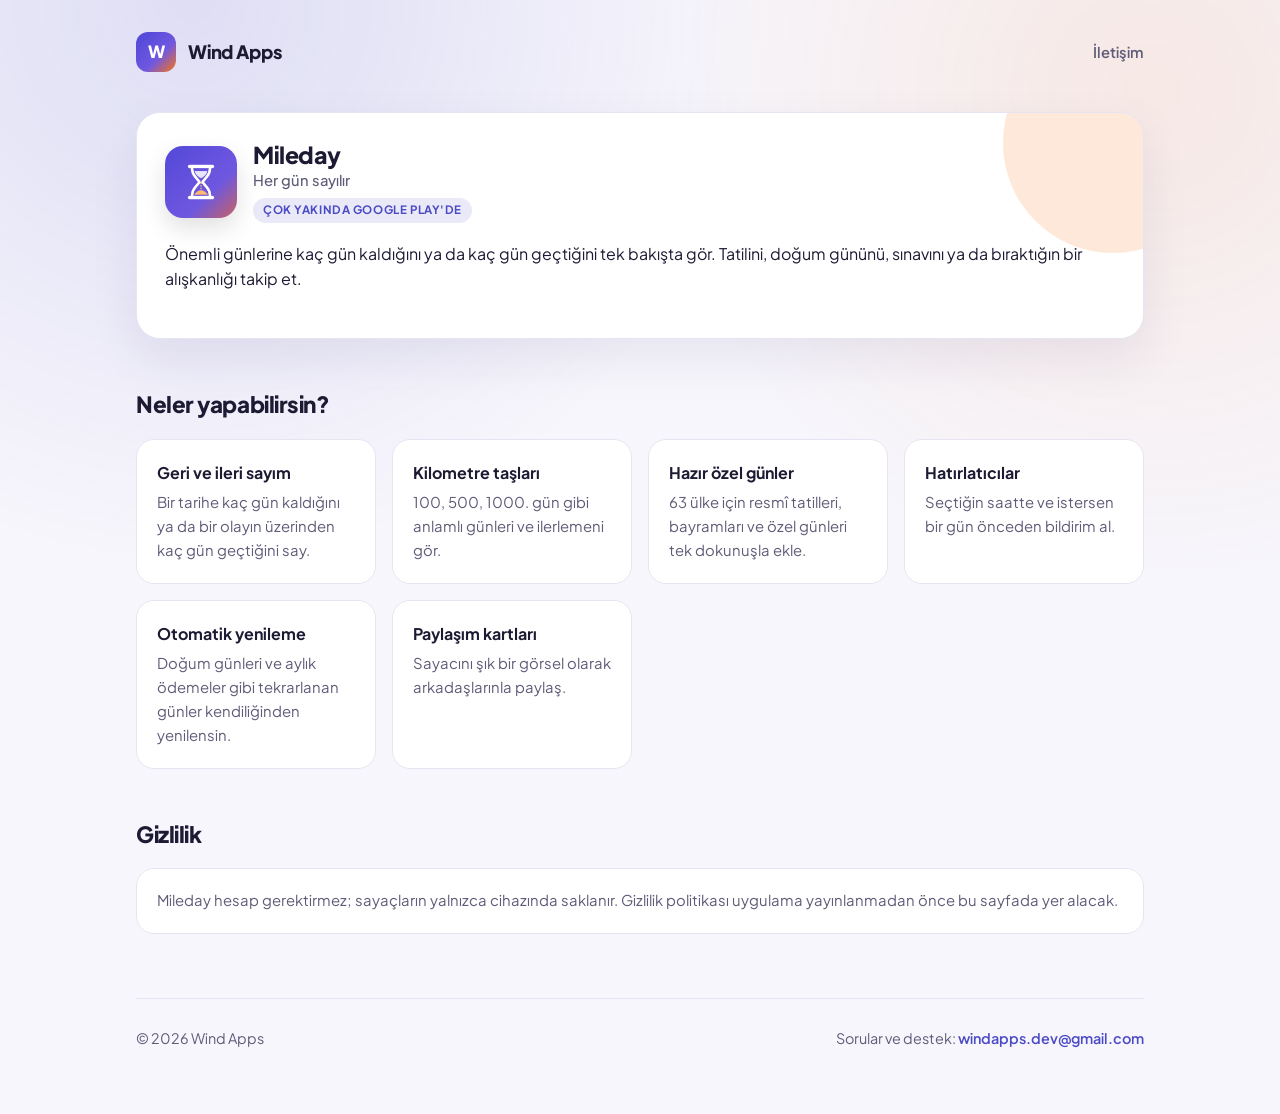
==== mileday/index.html @ 77801019 "Mileday tanıtım sayfasını ekle" ====
<!DOCTYPE html>
<html lang="tr">
<head>
  <meta charset="UTF-8">
  <meta name="viewport" content="width=device-width, initial-scale=1.0">
  <title>Mileday</title>
  <meta name="description" content="Mileday: Her gün sayılır. Önemli günlerine kaç gün kaldığını ya da kaç gün geçtiğini takip et.">
  <meta name="theme-color" content="#F7F6FC" media="(prefers-color-scheme: light)">
  <meta name="theme-color" content="#0F1020" media="(prefers-color-scheme: dark)">
  <link rel="icon" href="../assets/icons/mileday.png">
  <link rel="preconnect" href="https://fonts.googleapis.com">
  <link rel="preconnect" href="https://fonts.gstatic.com" crossorigin>
  <link href="https://fonts.googleapis.com/css2?family=Plus+Jakarta+Sans:wght@400;500;600;700;800&display=swap" rel="stylesheet">
  <link rel="stylesheet" href="../assets/site.css">
</head>
<body>
  <div class="wrap">
    <header>
      <a class="brand" href="../index.html">
        <div class="brand-mark" aria-hidden="true">W</div>
        <span>Wind Apps</span>
      </a>
      <nav><a href="mailto:windapps.dev@gmail.com">İletişim</a></nav>
    </header>

    <main>
      <article class="app mileday">
        <div class="app-head">
          <img src="../assets/icons/mileday.png" alt="Mileday uygulama ikonu" width="72" height="72">
          <div>
            <h2>Mileday</h2>
            <p>Her gün sayılır</p>
            <span class="status">Çok yakında Google Play'de</span>
          </div>
        </div>
        <p class="desc">Önemli günlerine kaç gün kaldığını ya da kaç gün geçtiğini tek bakışta gör. Tatilini, doğum gününü, sınavını ya da bıraktığın bir alışkanlığı takip et.</p>
      </article>

      <section class="section">
        <h2>Neler yapabilirsin?</h2>
        <div class="features">
          <div class="feature">
            <h3>Geri ve ileri sayım</h3>
            <p>Bir tarihe kaç gün kaldığını ya da bir olayın üzerinden kaç gün geçtiğini say.</p>
          </div>
          <div class="feature">
            <h3>Kilometre taşları</h3>
            <p>100, 500, 1000. gün gibi anlamlı günleri ve ilerlemeni gör.</p>
          </div>
          <div class="feature">
            <h3>Hazır özel günler</h3>
            <p>63 ülke için resmî tatilleri, bayramları ve özel günleri tek dokunuşla ekle.</p>
          </div>
          <div class="feature">
            <h3>Hatırlatıcılar</h3>
            <p>Seçtiğin saatte ve istersen bir gün önceden bildirim al.</p>
          </div>
          <div class="feature">
            <h3>Otomatik yenileme</h3>
            <p>Doğum günleri ve aylık ödemeler gibi tekrarlanan günler kendiliğinden yenilensin.</p>
          </div>
          <div class="feature">
            <h3>Paylaşım kartları</h3>
            <p>Sayacını şık bir görsel olarak arkadaşlarınla paylaş.</p>
          </div>
        </div>
      </section>

      <section class="section">
        <h2>Gizlilik</h2>
        <div class="feature">
          <p>Mileday hesap gerektirmez; sayaçların yalnızca cihazında saklanır. Gizlilik politikası uygulama yayınlanmadan önce bu sayfada yer alacak.</p>
        </div>
      </section>
    </main>

    <footer>
      <span>© 2026 Wind Apps</span>
      <span>Sorular ve destek: <a href="mailto:windapps.dev@gmail.com">windapps.dev@gmail.com</a></span>
    </footer>
  </div>
</body>
</html>
---- assets/site.css ----
:root {
  --bg: #F7F6FC;
  --surface: #FFFFFF;
  --text: #1D1B33;
  --muted: #5E5C78;
  --border: #E6E4F2;
  --primary: #4B4BC6;
  --shadow: 0 20px 50px rgba(36, 30, 90, 0.08);
  --radius: 24px;
}

@media (prefers-color-scheme: dark) {
  :root {
    --bg: #0F1020;
    --surface: #1A1B2E;
    --text: #F2F1FF;
    --muted: #A6A4C2;
    --border: #2D2F4A;
    --primary: #8283FF;
    --shadow: 0 20px 50px rgba(0, 0, 0, 0.35);
  }
}

* { box-sizing: border-box; margin: 0; padding: 0; }

body {
  font-family: "Plus Jakarta Sans", system-ui, -apple-system, sans-serif;
  background: var(--bg);
  color: var(--text);
  line-height: 1.6;
  min-height: 100vh;
  -webkit-font-smoothing: antialiased;
}

body::before {
  content: "";
  position: fixed;
  inset: 0;
  background:
    radial-gradient(circle at 15% 0%, rgba(75, 75, 198, 0.14), transparent 40%),
    radial-gradient(circle at 90% 10%, rgba(249, 115, 22, 0.10), transparent 35%);
  pointer-events: none;
  z-index: -1;
}

.wrap { max-width: 1040px; margin: 0 auto; padding: 24px 16px 64px; }

header {
  display: flex;
  align-items: center;
  justify-content: space-between;
  padding: 8px 0 40px;
  gap: 16px;
}

.brand { display: flex; align-items: center; gap: 12px; text-decoration: none; color: inherit; }

.brand-mark {
  width: 40px;
  height: 40px;
  border-radius: 12px;
  background: linear-gradient(135deg, #4F46D8, #7058E0 60%, #F97316);
  display: grid;
  place-items: center;
  color: #fff;
  font-weight: 800;
  font-size: 1.05rem;
}

.brand span { font-weight: 800; font-size: 1.15rem; letter-spacing: -0.01em; }

header nav a { color: var(--muted); text-decoration: none; font-weight: 600; font-size: 0.92rem; }

header nav a:hover { color: var(--text); }

.hero { text-align: center; padding: 24px 0 48px; }

.eyebrow {
  display: inline-block;
  font-size: 0.75rem;
  font-weight: 700;
  letter-spacing: 0.08em;
  text-transform: uppercase;
  color: var(--primary);
  background: color-mix(in srgb, var(--primary) 12%, transparent);
  padding: 6px 14px;
  border-radius: 999px;
  margin-bottom: 18px;
}

.hero h1 {
  font-size: clamp(2rem, 6vw, 3.2rem);
  line-height: 1.1;
  font-weight: 800;
  letter-spacing: -0.03em;
  max-width: 720px;
  margin: 0 auto 16px;
}

.hero p { color: var(--muted); font-size: 1.08rem; max-width: 560px; margin: 0 auto; }

.apps { display: grid; grid-template-columns: repeat(auto-fit, minmax(min(100%, 300px), 1fr)); gap: 24px; }

.app {
  position: relative;
  background: var(--surface);
  border: 1px solid var(--border);
  border-radius: var(--radius);
  padding: 28px;
  box-shadow: var(--shadow);
  overflow: hidden;
  display: flex;
  flex-direction: column;
}

.app::after {
  content: "";
  position: absolute;
  top: -80px;
  right: -80px;
  width: 220px;
  height: 220px;
  border-radius: 50%;
  background: var(--glow);
  opacity: 0.16;
  pointer-events: none;
}

.app.astroruya { --accent: #7A5AE6; --glow: #8B6CF0; }
.app.mileday { --accent: #4B4BC6; --glow: #F97316; }

@media (prefers-color-scheme: dark) {
  .app.mileday { --accent: #8283FF; }
  .app.astroruya { --accent: #A88DFF; }
}

.app-head { display: flex; align-items: center; gap: 16px; margin-bottom: 18px; }

.app-head img { width: 72px; height: 72px; border-radius: 18px; box-shadow: 0 10px 24px rgba(0, 0, 0, 0.12); flex-shrink: 0; }

.app-head h2 { font-size: 1.45rem; font-weight: 800; letter-spacing: -0.02em; line-height: 1.2; }

.app-head p { color: var(--muted); font-size: 0.92rem; font-weight: 500; }

.status {
  display: inline-block;
  margin-top: 6px;
  font-size: 0.72rem;
  font-weight: 700;
  letter-spacing: 0.05em;
  text-transform: uppercase;
  color: var(--accent);
  background: color-mix(in srgb, var(--accent) 12%, transparent);
  padding: 3px 10px;
  border-radius: 999px;
}

.app .desc { margin-bottom: 18px; }

.app ul { list-style: none; display: grid; gap: 10px; margin-bottom: 26px; }

.app li { display: flex; gap: 10px; color: var(--muted); font-size: 0.95rem; }

.app li::before {
  content: "";
  flex-shrink: 0;
  width: 8px;
  height: 8px;
  margin-top: 9px;
  border-radius: 50%;
  background: var(--accent);
}

.actions { margin-top: auto; display: flex; flex-wrap: wrap; gap: 10px; }

.btn {
  display: inline-flex;
  align-items: center;
  justify-content: center;
  padding: 12px 18px;
  border-radius: 14px;
  font-weight: 700;
  font-size: 0.92rem;
  text-decoration: none;
  transition: transform 0.15s;
}

.btn:hover { transform: translateY(-1px); }

.btn-primary { background: var(--accent); color: #fff; }

.btn-ghost { color: var(--text); border: 1px solid var(--border); }

.btn-disabled { background: color-mix(in srgb, var(--accent) 12%, transparent); color: var(--accent); cursor: default; }

.btn-disabled:hover { transform: none; }

.section { margin-top: 48px; }

.section h2 { font-size: 1.4rem; font-weight: 800; letter-spacing: -0.02em; margin-bottom: 16px; }

.features { display: grid; grid-template-columns: repeat(auto-fit, minmax(min(100%, 240px), 1fr)); gap: 16px; }

.feature {
  background: var(--surface);
  border: 1px solid var(--border);
  border-radius: 18px;
  padding: 20px;
}

.feature h3 { font-size: 1rem; font-weight: 700; margin-bottom: 6px; }

.feature p { color: var(--muted); font-size: 0.93rem; }

footer {
  margin-top: 64px;
  padding-top: 28px;
  border-top: 1px solid var(--border);
  display: flex;
  flex-wrap: wrap;
  justify-content: space-between;
  gap: 12px;
  color: var(--muted);
  font-size: 0.9rem;
}

footer a { color: var(--primary); text-decoration: none; font-weight: 600; }
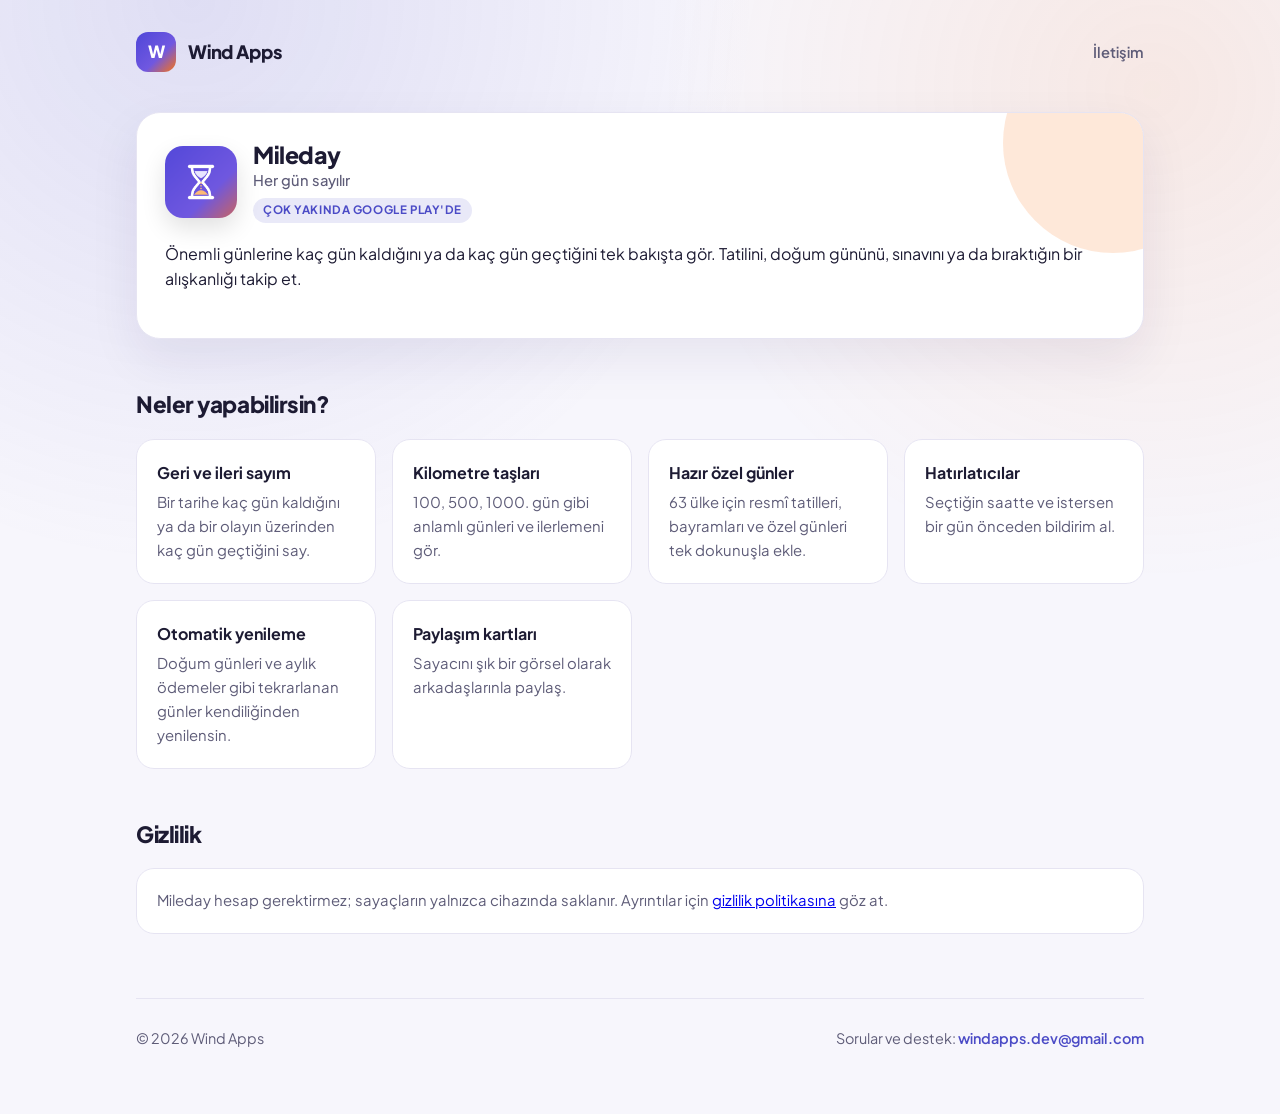
==== commit 871d3b3f: "Mileday gizlilik politikası" ====
--- a/mileday/index.html
+++ b/mileday/index.html
@@ -69,7 +69,7 @@
       <section class="section">
         <h2>Gizlilik</h2>
         <div class="feature">
-          <p>Mileday hesap gerektirmez; sayaçların yalnızca cihazında saklanır. Gizlilik politikası uygulama yayınlanmadan önce bu sayfada yer alacak.</p>
+          <p>Mileday hesap gerektirmez; sayaçların yalnızca cihazında saklanır. Ayrıntılar için <a href="privacy.html">gizlilik politikasına</a> göz at.</p>
         </div>
       </section>
     </main>
--- a/assets/site.css
+++ b/assets/site.css
@@ -225,3 +225,50 @@
 }
 
 footer a { color: var(--primary); text-decoration: none; font-weight: 600; }
+
+/* Yasal belgeler (gizlilik politikası) */
+.doc {
+  background: var(--surface);
+  border: 1px solid var(--border);
+  border-radius: var(--radius);
+  padding: 32px 28px;
+  box-shadow: var(--shadow);
+}
+
+.doc-header { margin-bottom: 28px; padding-bottom: 20px; border-bottom: 1px solid var(--border); }
+
+.doc-header h1 { font-size: clamp(1.6rem, 4vw, 2.1rem); font-weight: 800; letter-spacing: -0.02em; line-height: 1.2; }
+
+.doc-header .meta { color: var(--muted); font-size: 0.9rem; margin-top: 6px; }
+
+.lang-switch { display: flex; gap: 8px; margin-top: 14px; }
+
+.lang-switch a {
+  padding: 6px 14px;
+  border-radius: 999px;
+  border: 1px solid var(--border);
+  color: var(--text);
+  text-decoration: none;
+  font-weight: 600;
+  font-size: 0.85rem;
+}
+
+.doc h2 { font-size: 1.15rem; font-weight: 800; margin: 26px 0 10px; }
+
+.doc p, .doc li { color: var(--muted); }
+
+.doc p { margin-bottom: 10px; }
+
+.doc ul { padding-inline-start: 20px; margin-bottom: 10px; }
+
+.doc li { margin-bottom: 8px; }
+
+.doc strong { color: var(--text); }
+
+.doc a { color: var(--primary); }
+
+.doc-divider { border: none; border-top: 1px solid var(--border); margin: 40px 0 8px; }
+
+@media (max-width: 600px) {
+  .doc { padding: 24px 18px; }
+}
